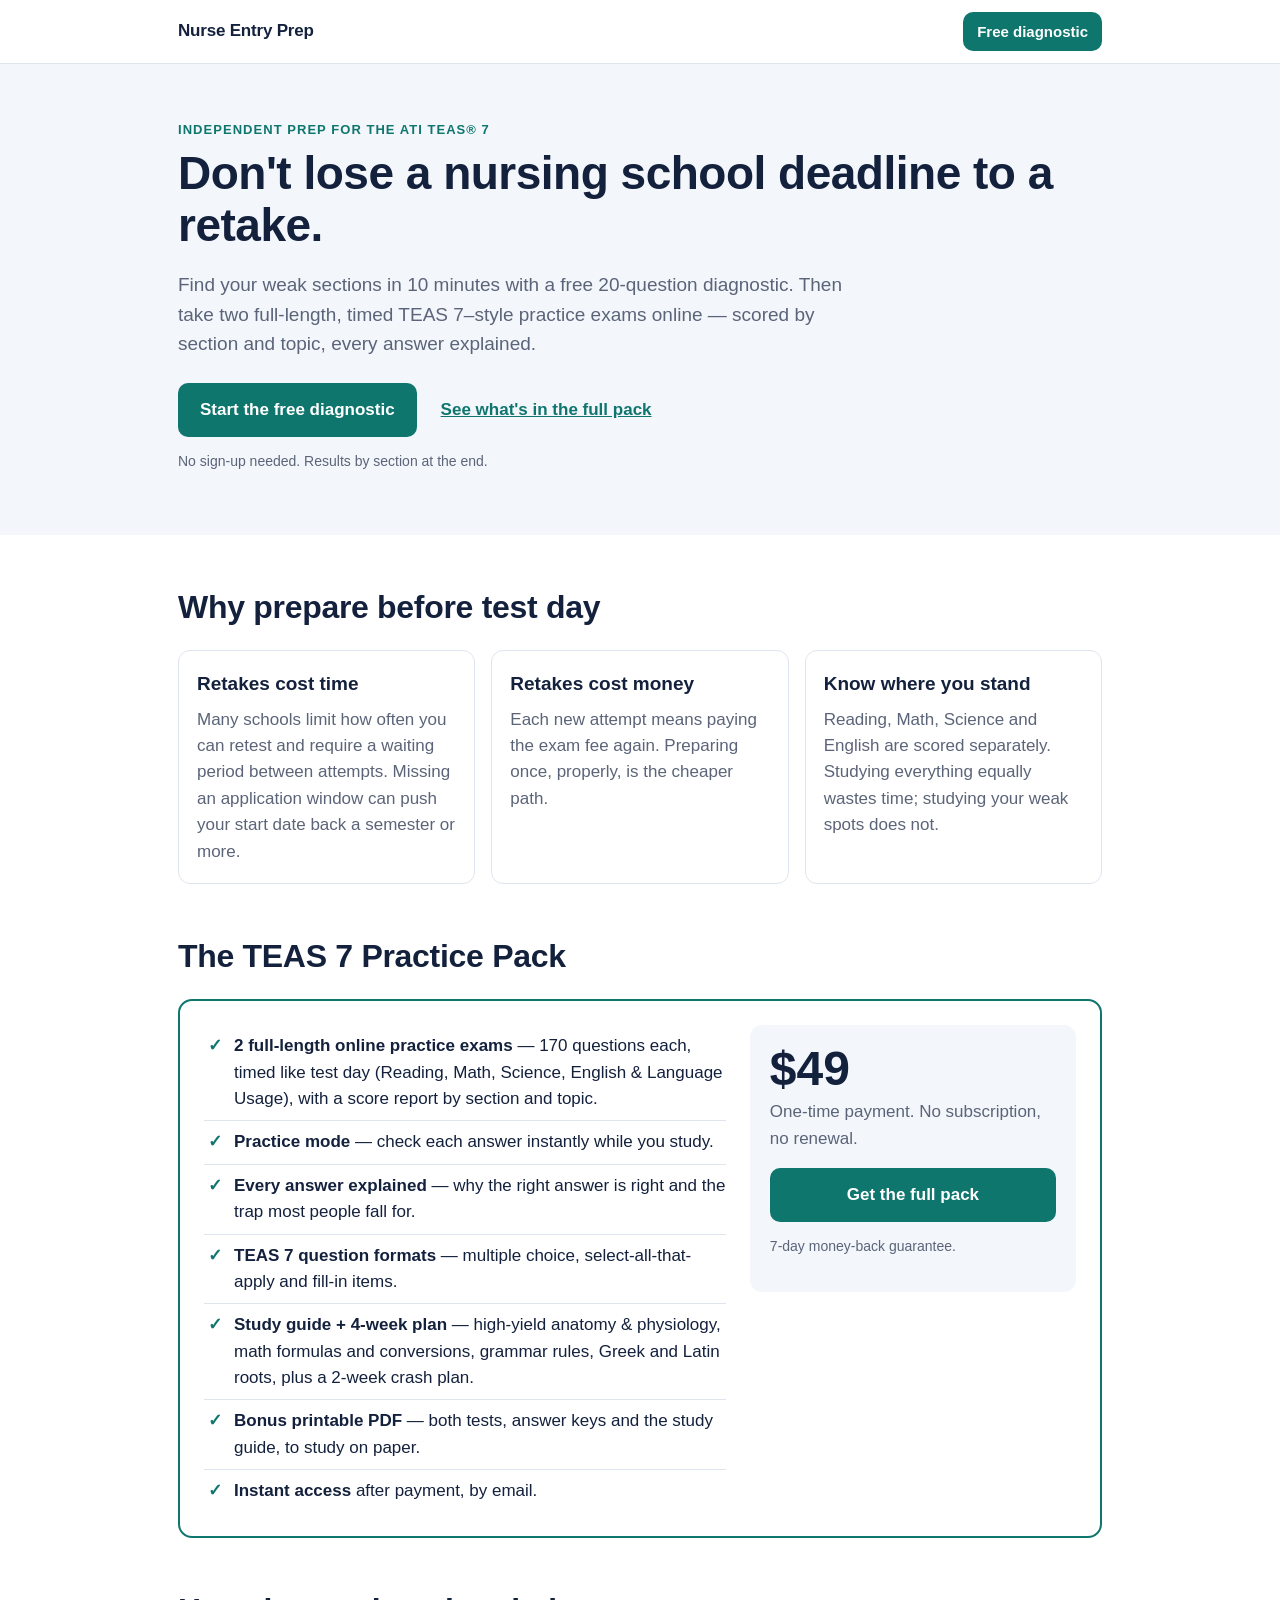
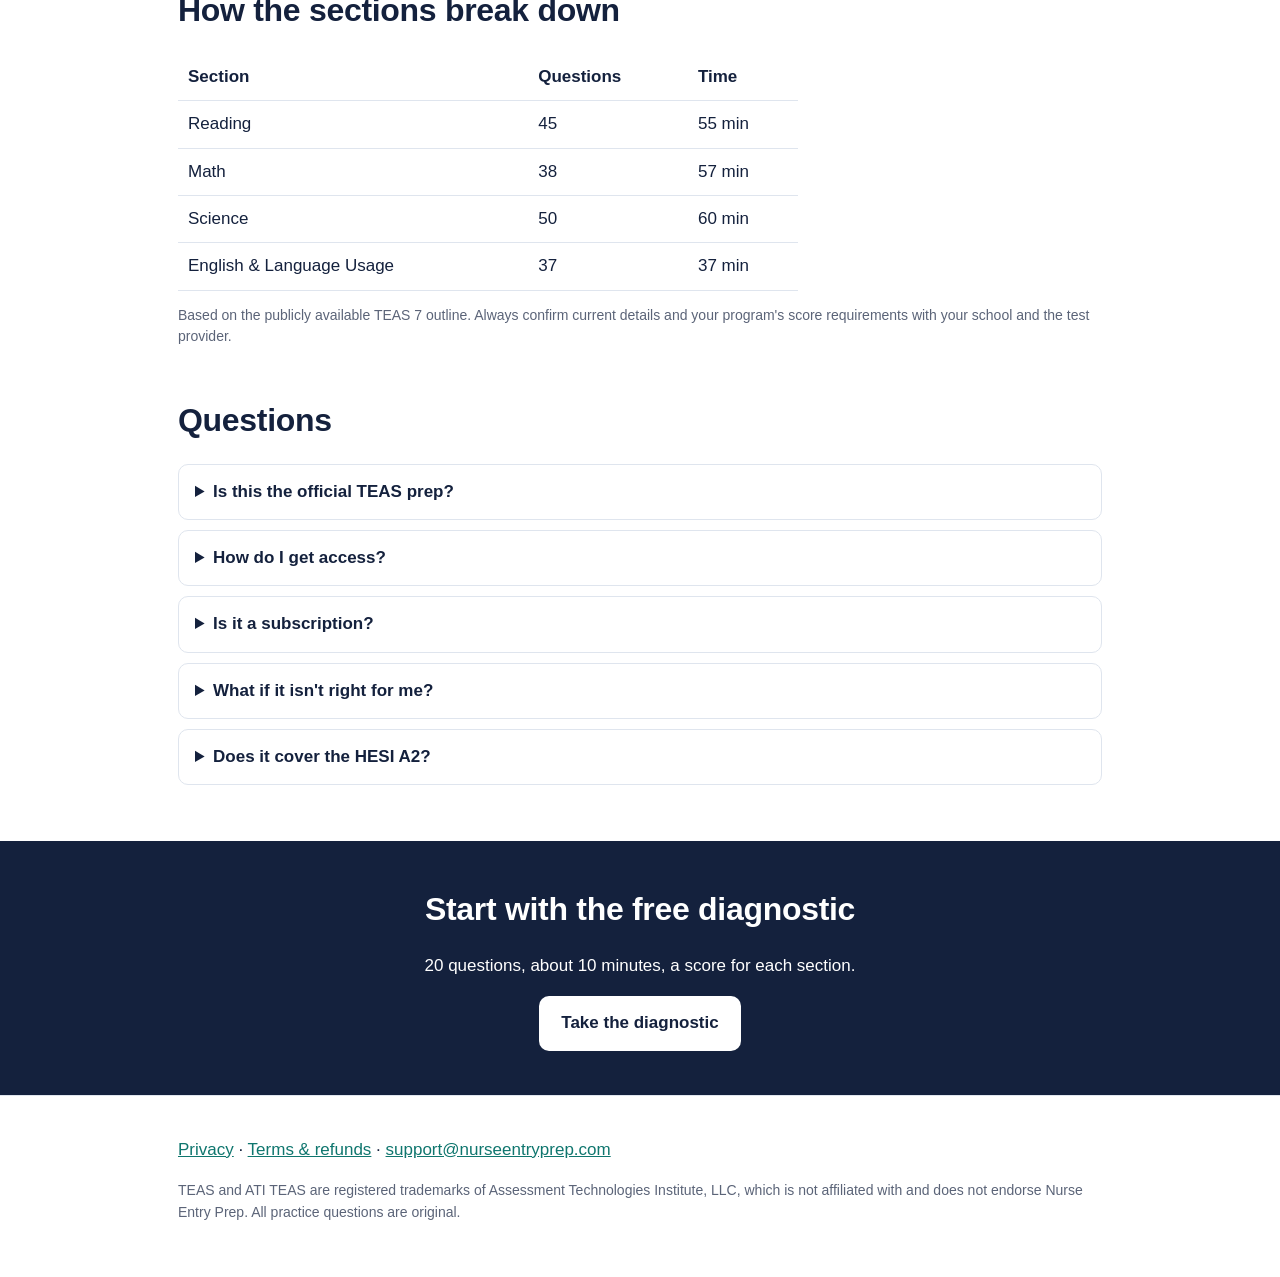
==== index.html @ 137b67fb "Timed exam mode with section and topic score reports; online exams become the main product Co-Author" ====
<!doctype html>
<html lang="en">
<head>
<meta charset="utf-8">
<meta name="viewport" content="width=device-width, initial-scale=1">
<title>TEAS 7 Practice Tests &amp; Study Guide | Nurse Entry Prep</title>
<meta name="description" content="Independent ATI TEAS® 7 prep: free 20-question diagnostic, two full-length practice tests with explained answers, and a 4-week study plan. One-time payment.">
<link rel="canonical" href="https://nurseentryprep.com/">
<link rel="stylesheet" href="style.css">
<!--GTAG-->
</head>
<body>
<header class="top">
  <div class="wrap row">
    <a class="brand" href="index.html">Nurse Entry Prep</a>
    <a class="btn small" href="diagnostic.html">Free diagnostic</a>
  </div>
</header>

<main>
<section class="hero">
  <div class="wrap">
    <p class="eyebrow">Independent prep for the ATI TEAS® 7</p>
    <h1>Don't lose a nursing school deadline to a retake.</h1>
    <p class="lead">Find your weak sections in 10 minutes with a free 20-question diagnostic. Then take two full-length, timed TEAS 7–style practice exams online — scored by section and topic, every answer explained.</p>
    <div class="cta-row">
      <a class="btn" href="diagnostic.html">Start the free diagnostic</a>
      <a class="link" href="#pack">See what's in the full pack</a>
    </div>
    <p class="fine">No sign-up needed. Results by section at the end.</p>
  </div>
</section>

<section class="wrap why">
  <h2>Why prepare before test day</h2>
  <div class="grid3">
    <div class="card"><h3>Retakes cost time</h3><p>Many schools limit how often you can retest and require a waiting period between attempts. Missing an application window can push your start date back a semester or more.</p></div>
    <div class="card"><h3>Retakes cost money</h3><p>Each new attempt means paying the exam fee again. Preparing once, properly, is the cheaper path.</p></div>
    <div class="card"><h3>Know where you stand</h3><p>Reading, Math, Science and English are scored separately. Studying everything equally wastes time; studying your weak spots does not.</p></div>
  </div>
</section>

<section class="wrap pack" id="pack">
  <h2>The TEAS 7 Practice Pack</h2>
  <div class="pack-box">
    <ul class="checks">
      <li><strong>2 full-length online practice exams</strong> — 170 questions each, timed like test day (Reading, Math, Science, English &amp; Language Usage), with a score report by section and topic.</li>
      <li><strong>Practice mode</strong> — check each answer instantly while you study.</li>
      <li><strong>Every answer explained</strong> — why the right answer is right and the trap most people fall for.</li>
      <li><strong>TEAS 7 question formats</strong> — multiple choice, select-all-that-apply and fill-in items.</li>
      <li><strong>Study guide + 4-week plan</strong> — high-yield anatomy &amp; physiology, math formulas and conversions, grammar rules, Greek and Latin roots, plus a 2-week crash plan.</li>
      <li><strong>Bonus printable PDF</strong> — both tests, answer keys and the study guide, to study on paper.</li>
      <li><strong>Instant access</strong> after payment, by email.</li>
    </ul>
    <div class="price">
      <p class="amount">$49</p>
      <p class="sub">One-time payment. No subscription, no renewal.</p>
      <a class="btn wide" href="HOTMART_CHECKOUT_URL" data-checkout>Get the full pack</a>
      <p class="fine">7-day money-back guarantee.</p>
    </div>
  </div>
</section>

<section class="wrap compare">
  <h2>How the sections break down</h2>
  <table>
    <thead><tr><th>Section</th><th>Questions</th><th>Time</th></tr></thead>
    <tbody>
      <tr><td>Reading</td><td>45</td><td>55 min</td></tr>
      <tr><td>Math</td><td>38</td><td>57 min</td></tr>
      <tr><td>Science</td><td>50</td><td>60 min</td></tr>
      <tr><td>English &amp; Language Usage</td><td>37</td><td>37 min</td></tr>
    </tbody>
  </table>
  <p class="fine">Based on the publicly available TEAS 7 outline. Always confirm current details and your program's score requirements with your school and the test provider.</p>
</section>

<section class="wrap faq">
  <h2>Questions</h2>
  <details><summary>Is this the official TEAS prep?</summary><p>No. Nurse Entry Prep is an independent study product. Our questions are original and written to match the published TEAS 7 content areas. They are not actual exam questions.</p></details>
  <details><summary>How do I get access?</summary><p>Right after payment you receive an email with your download and your online access link.</p></details>
  <details><summary>Is it a subscription?</summary><p>No. You pay once. There is nothing to cancel.</p></details>
  <details><summary>What if it isn't right for me?</summary><p>Ask for a refund within 7 days of purchase and you get your money back.</p></details>
  <details><summary>Does it cover the HESI A2?</summary><p>This pack is built for the TEAS 7. Many topics overlap with other nursing entrance exams, but the format and weighting follow the TEAS 7.</p></details>
</section>

<section class="final">
  <div class="wrap">
    <h2>Start with the free diagnostic</h2>
    <p>20 questions, about 10 minutes, a score for each section.</p>
    <a class="btn" href="diagnostic.html">Take the diagnostic</a>
  </div>
</section>
</main>

<footer class="foot">
  <div class="wrap">
    <p><a href="privacy.html">Privacy</a> · <a href="terms.html">Terms &amp; refunds</a> · <a href="mailto:support@nurseentryprep.com">support@nurseentryprep.com</a></p>
    <p class="fine">TEAS and ATI TEAS are registered trademarks of Assessment Technologies Institute, LLC, which is not affiliated with and does not endorse Nurse Entry Prep. All practice questions are original.</p>
  </div>
</footer>
<script src="track.js"></script>
</body>
</html>
---- style.css ----
:root{--ink:#14213d;--muted:#5b6478;--bg:#ffffff;--soft:#f3f6fb;--brand:#0f766e;--brand-d:#0b5d57;--line:#dfe5ee;--ok:#15803d;--bad:#b91c1c;--warn:#b45309}
*{box-sizing:border-box}
body{margin:0;font-family:-apple-system,BlinkMacSystemFont,"Segoe UI",Roboto,Helvetica,Arial,sans-serif;color:var(--ink);background:var(--bg);line-height:1.55;font-size:17px}
.wrap{max-width:960px;margin:0 auto;padding:0 18px}
.row{display:flex;align-items:center;justify-content:space-between}
a{color:var(--brand)}
.top{border-bottom:1px solid var(--line);padding:12px 0;background:#fff;position:sticky;top:0;z-index:5}
.brand{font-weight:800;text-decoration:none;color:var(--ink);letter-spacing:-.2px}
.btn{display:inline-block;background:var(--brand);color:#fff;text-decoration:none;font-weight:700;padding:14px 22px;border-radius:10px;border:0;cursor:pointer;font-size:17px}
.btn:hover{background:var(--brand-d)}
.btn.small{padding:8px 14px;font-size:15px}
.btn.wide{display:block;text-align:center}
.btn.ghost{background:#fff;color:var(--brand);border:2px solid var(--brand)}
.link{margin-left:16px;font-weight:600}
.hero{background:var(--soft);padding:56px 0 48px}
.eyebrow{text-transform:uppercase;font-size:13px;letter-spacing:.08em;color:var(--brand);font-weight:700;margin:0 0 8px}
h1{font-size:clamp(30px,5vw,46px);line-height:1.12;margin:0 0 16px;letter-spacing:-.5px}
h2{font-size:clamp(24px,3.4vw,32px);margin:48px 0 18px;letter-spacing:-.3px}
h3{margin:0 0 8px;font-size:19px}
.lead{font-size:19px;color:var(--muted);max-width:680px}
.cta-row{margin:24px 0 8px;display:flex;flex-wrap:wrap;align-items:center;gap:8px}
.fine{font-size:14px;color:var(--muted)}
.grid3{display:grid;grid-template-columns:repeat(auto-fit,minmax(240px,1fr));gap:16px}
.card{border:1px solid var(--line);border-radius:12px;padding:18px;background:#fff}
.card p{margin:0;color:var(--muted)}
.pack-box{display:grid;grid-template-columns:1.6fr 1fr;gap:24px;border:2px solid var(--brand);border-radius:14px;padding:24px}
@media(max-width:760px){.pack-box{grid-template-columns:1fr}.link{margin-left:0}}
.checks{list-style:none;padding:0;margin:0}
.checks li{padding:8px 0 8px 30px;position:relative;border-bottom:1px solid var(--line)}
.checks li:last-child{border-bottom:0}
.checks li:before{content:"✓";position:absolute;left:4px;top:8px;color:var(--brand);font-weight:800}
.price{background:var(--soft);border-radius:12px;padding:20px;align-self:start}
.amount{font-size:48px;font-weight:800;margin:0;line-height:1}
.sub{color:var(--muted);margin:6px 0 16px}
table{border-collapse:collapse;width:100%;max-width:620px}
th,td{text-align:left;padding:10px;border-bottom:1px solid var(--line)}
details{border:1px solid var(--line);border-radius:10px;padding:14px 16px;margin-bottom:10px}
summary{font-weight:700;cursor:pointer}
.final{background:var(--ink);color:#fff;text-align:center;padding:44px 0;margin-top:56px}
.final h2{margin-top:0}
.final .btn{background:#fff;color:var(--ink)}
.foot{padding:24px 0 40px;border-top:1px solid var(--line)}
.legal h1{font-size:32px;margin-top:32px}
.legal{padding-bottom:40px}
/* quiz */
.quiz{max-width:760px;margin:0 auto;padding:24px 18px 60px}
.progress{height:8px;background:var(--line);border-radius:8px;overflow:hidden;margin:8px 0 18px}
.progress span{display:block;height:100%;background:var(--brand);width:0}
.qmeta{font-size:14px;color:var(--muted);display:flex;justify-content:space-between}
.passage{background:var(--soft);border-left:4px solid var(--brand);padding:14px 16px;border-radius:8px;margin:12px 0;white-space:pre-wrap;font-size:16px}
.stem{font-size:19px;font-weight:600;margin:14px 0}
.choice{display:block;width:100%;text-align:left;background:#fff;border:2px solid var(--line);border-radius:10px;padding:12px 14px;margin:8px 0;font-size:17px;cursor:pointer;color:var(--ink)}
.choice:hover{border-color:var(--brand)}
.choice.sel{border-color:var(--brand);background:#ecfdf9}
.choice.right{border-color:var(--ok);background:#f0fdf4}
.choice.wrong{border-color:var(--bad);background:#fef2f2}
.explain{background:#fffbeb;border:1px solid #fde68a;border-radius:10px;padding:12px 14px;margin-top:12px}
.nav{display:flex;justify-content:space-between;margin-top:18px;gap:10px}
.score-big{font-size:56px;font-weight:800;margin:8px 0}
.bars .bar{margin:10px 0}
.bars .track{height:14px;background:var(--line);border-radius:8px;overflow:hidden}
.bars .fill{height:100%;background:var(--brand)}
.bars .fill.low{background:var(--bad)}.bars .fill.mid{background:var(--warn)}
.offer{border:2px solid var(--brand);border-radius:14px;padding:20px;margin-top:24px;background:#fff}
input.fill{font-size:18px;padding:10px;border:2px solid var(--line);border-radius:8px;width:220px}
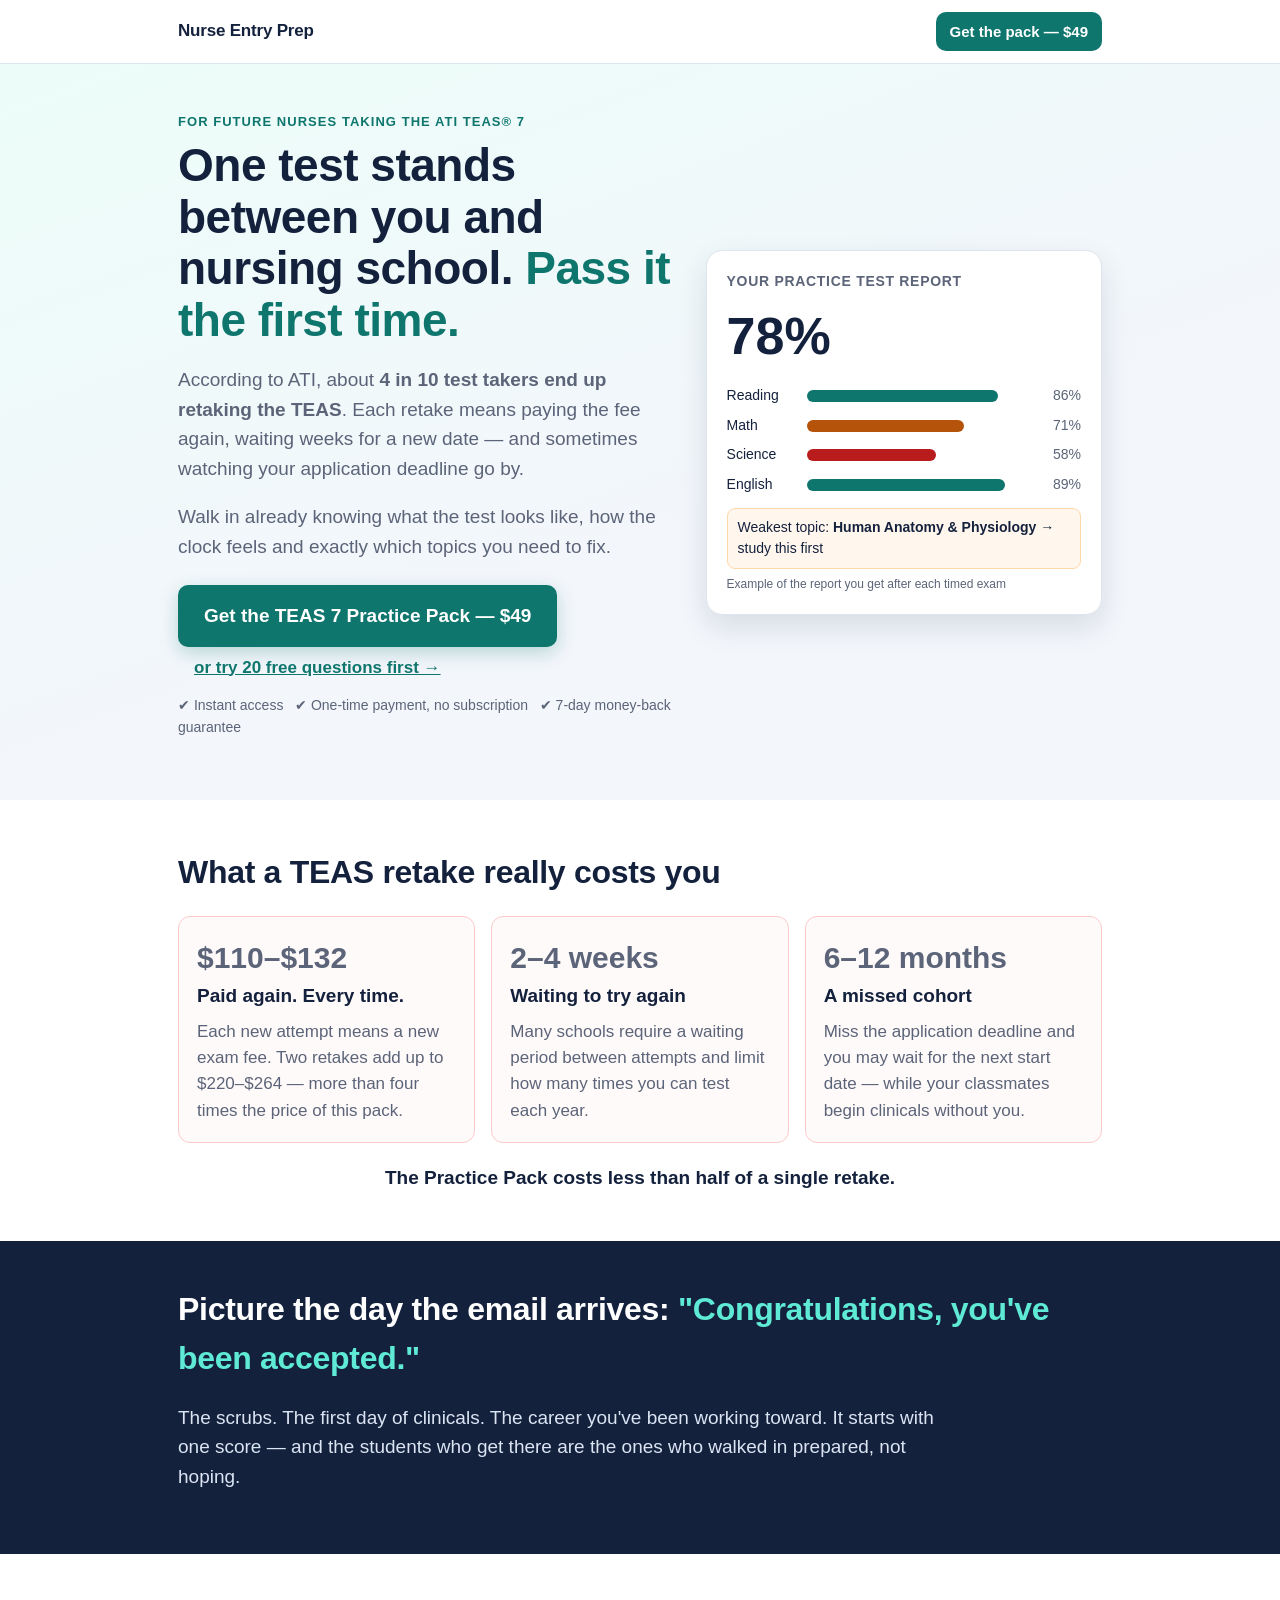
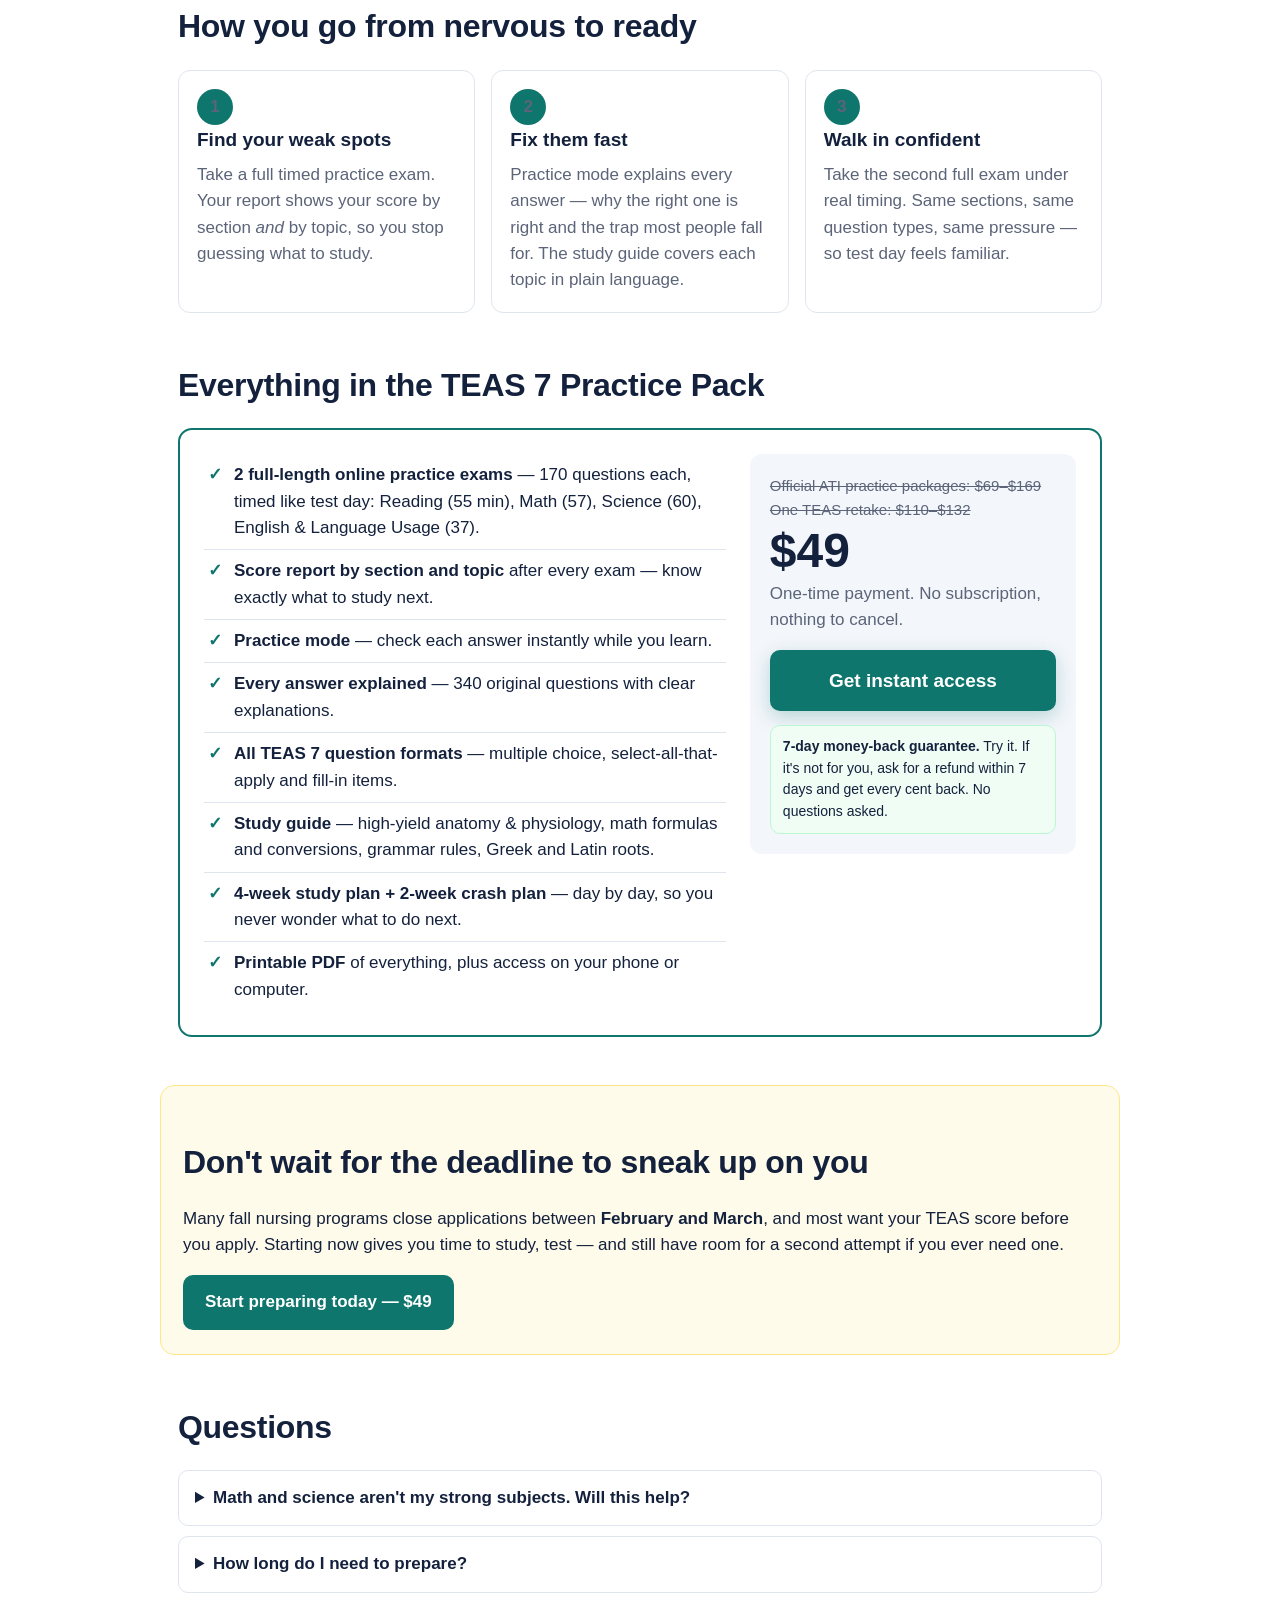
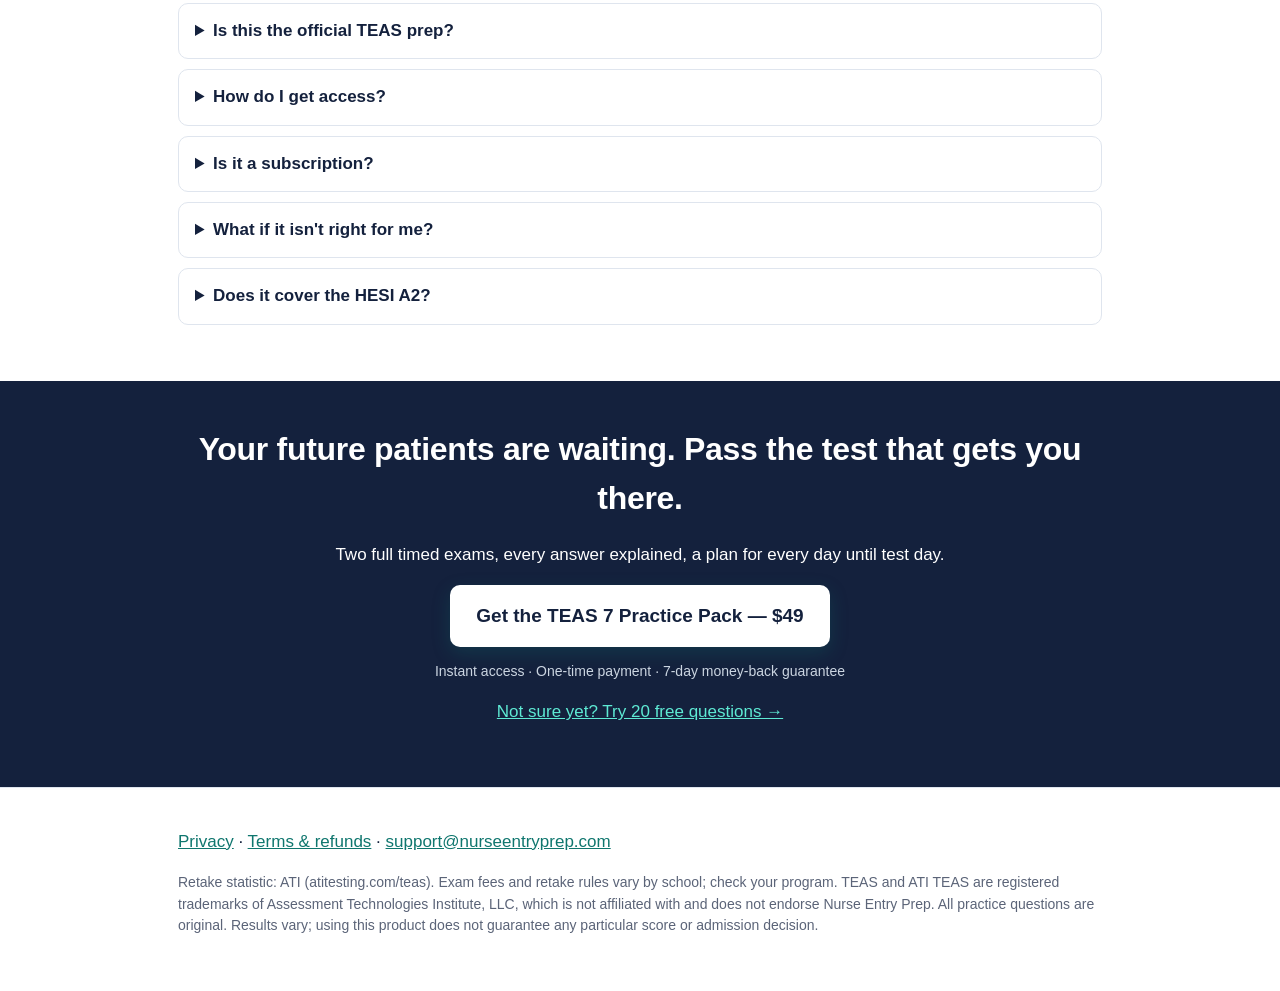
==== commit 1a44010e: "Persuasive landing: pain, dream outcome, value anchor, guarantee, urgency, sticky CTA Co-Authored-By" ====
--- a/index.html
+++ b/index.html
@@ -4,101 +4,132 @@
 <meta charset="utf-8">
 <meta name="viewport" content="width=device-width, initial-scale=1">
 <title>TEAS 7 Practice Tests &amp; Study Guide | Nurse Entry Prep</title>
-<meta name="description" content="Independent ATI TEAS® 7 prep: free 20-question diagnostic, two full-length practice tests with explained answers, and a 4-week study plan. One-time payment.">
+<meta name="description" content="Pass the TEAS 7 the first time. Two full-length timed practice exams with score reports, every answer explained, study guide and 4-week plan. One-time $49.">
 <link rel="canonical" href="https://nurseentryprep.com/">
-<link rel="stylesheet" href="style.css">
-<!--GTAG-->
+<link rel="stylesheet" href="style.css?v=5">
+<script async src="https://www.googletagmanager.com/gtag/js?id=AW-18529758132"></script>
+<script>window.dataLayer=window.dataLayer||[];function gtag(){dataLayer.push(arguments);}gtag('js',new Date());gtag('config','AW-18529758132');</script>
 </head>
 <body>
 <header class="top">
   <div class="wrap row">
     <a class="brand" href="index.html">Nurse Entry Prep</a>
-    <a class="btn small" href="diagnostic.html">Free diagnostic</a>
+    <a class="btn small" href="https://pay.hotmart.com/X108135579B" data-checkout>Get the pack — $49</a>
   </div>
 </header>
 
 <main>
-<section class="hero">
-  <div class="wrap">
-    <p class="eyebrow">Independent prep for the ATI TEAS® 7</p>
-    <h1>Don't lose a nursing school deadline to a retake.</h1>
-    <p class="lead">Find your weak sections in 10 minutes with a free 20-question diagnostic. Then take two full-length, timed TEAS 7–style practice exams online — scored by section and topic, every answer explained.</p>
-    <div class="cta-row">
-      <a class="btn" href="diagnostic.html">Start the free diagnostic</a>
-      <a class="link" href="#pack">See what's in the full pack</a>
+<section class="hero hero2">
+  <div class="wrap hero-grid">
+    <div>
+      <p class="eyebrow">For future nurses taking the ATI TEAS® 7</p>
+      <h1>One test stands between you and nursing school. <span class="hl">Pass it the first time.</span></h1>
+      <p class="lead">According to ATI, about <strong>4 in 10 test takers end up retaking the TEAS</strong>. Each retake means paying the fee again, waiting weeks for a new date — and sometimes watching your application deadline go by.</p>
+      <p class="lead">Walk in already knowing what the test looks like, how the clock feels and exactly which topics you need to fix.</p>
+      <div class="cta-row">
+        <a class="btn big" href="https://pay.hotmart.com/X108135579B" data-checkout>Get the TEAS 7 Practice Pack — $49</a>
+        <a class="link" href="diagnostic.html">or try 20 free questions first →</a>
+      </div>
+      <p class="fine">✔ Instant access &nbsp; ✔ One-time payment, no subscription &nbsp; ✔ 7-day money-back guarantee</p>
     </div>
-    <p class="fine">No sign-up needed. Results by section at the end.</p>
+    <div class="report-mock" aria-label="Example score report">
+      <p class="mock-title">Your practice test report</p>
+      <div class="mock-score">78%</div>
+      <div class="mbar"><span>Reading</span><b style="width:86%"></b><em>86%</em></div>
+      <div class="mbar"><span>Math</span><b class="mid" style="width:71%"></b><em>71%</em></div>
+      <div class="mbar"><span>Science</span><b class="low" style="width:58%"></b><em>58%</em></div>
+      <div class="mbar"><span>English</span><b style="width:89%"></b><em>89%</em></div>
+      <p class="mock-tip">Weakest topic: <strong>Human Anatomy &amp; Physiology</strong> → study this first</p>
+      <p class="mock-note">Example of the report you get after each timed exam</p>
+    </div>
   </div>
 </section>
 
-<section class="wrap why">
-  <h2>Why prepare before test day</h2>
+<section class="wrap pain">
+  <h2>What a TEAS retake really costs you</h2>
   <div class="grid3">
-    <div class="card"><h3>Retakes cost time</h3><p>Many schools limit how often you can retest and require a waiting period between attempts. Missing an application window can push your start date back a semester or more.</p></div>
-    <div class="card"><h3>Retakes cost money</h3><p>Each new attempt means paying the exam fee again. Preparing once, properly, is the cheaper path.</p></div>
-    <div class="card"><h3>Know where you stand</h3><p>Reading, Math, Science and English are scored separately. Studying everything equally wastes time; studying your weak spots does not.</p></div>
+    <div class="card warn"><p class="big-num">$110–$132</p><h3>Paid again. Every time.</h3><p>Each new attempt means a new exam fee. Two retakes add up to $220–$264 — more than four times the price of this pack.</p></div>
+    <div class="card warn"><p class="big-num">2–4 weeks</p><h3>Waiting to try again</h3><p>Many schools require a waiting period between attempts and limit how many times you can test each year.</p></div>
+    <div class="card warn"><p class="big-num">6–12 months</p><h3>A missed cohort</h3><p>Miss the application deadline and you may wait for the next start date — while your classmates begin clinicals without you.</p></div>
+  </div>
+  <p class="center strong">The Practice Pack costs less than half of a single retake.</p>
+</section>
+
+<section class="dream">
+  <div class="wrap">
+    <h2>Picture the day the email arrives: <em>"Congratulations, you've been accepted."</em></h2>
+    <p>The scrubs. The first day of clinicals. The career you've been working toward. It starts with one score — and the students who get there are the ones who walked in prepared, not hoping.</p>
+  </div>
+</section>
+
+<section class="wrap how">
+  <h2>How you go from nervous to ready</h2>
+  <div class="grid3 steps">
+    <div class="card"><p class="step">1</p><h3>Find your weak spots</h3><p>Take a full timed practice exam. Your report shows your score by section <em>and</em> by topic, so you stop guessing what to study.</p></div>
+    <div class="card"><p class="step">2</p><h3>Fix them fast</h3><p>Practice mode explains every answer — why the right one is right and the trap most people fall for. The study guide covers each topic in plain language.</p></div>
+    <div class="card"><p class="step">3</p><h3>Walk in confident</h3><p>Take the second full exam under real timing. Same sections, same question types, same pressure — so test day feels familiar.</p></div>
   </div>
 </section>
 
 <section class="wrap pack" id="pack">
-  <h2>The TEAS 7 Practice Pack</h2>
+  <h2>Everything in the TEAS 7 Practice Pack</h2>
   <div class="pack-box">
     <ul class="checks">
-      <li><strong>2 full-length online practice exams</strong> — 170 questions each, timed like test day (Reading, Math, Science, English &amp; Language Usage), with a score report by section and topic.</li>
-      <li><strong>Practice mode</strong> — check each answer instantly while you study.</li>
-      <li><strong>Every answer explained</strong> — why the right answer is right and the trap most people fall for.</li>
-      <li><strong>TEAS 7 question formats</strong> — multiple choice, select-all-that-apply and fill-in items.</li>
-      <li><strong>Study guide + 4-week plan</strong> — high-yield anatomy &amp; physiology, math formulas and conversions, grammar rules, Greek and Latin roots, plus a 2-week crash plan.</li>
-      <li><strong>Bonus printable PDF</strong> — both tests, answer keys and the study guide, to study on paper.</li>
-      <li><strong>Instant access</strong> after payment, by email.</li>
+      <li><strong>2 full-length online practice exams</strong> — 170 questions each, timed like test day: Reading (55 min), Math (57), Science (60), English &amp; Language Usage (37).</li>
+      <li><strong>Score report by section and topic</strong> after every exam — know exactly what to study next.</li>
+      <li><strong>Practice mode</strong> — check each answer instantly while you learn.</li>
+      <li><strong>Every answer explained</strong> — 340 original questions with clear explanations.</li>
+      <li><strong>All TEAS 7 question formats</strong> — multiple choice, select-all-that-apply and fill-in items.</li>
+      <li><strong>Study guide</strong> — high-yield anatomy &amp; physiology, math formulas and conversions, grammar rules, Greek and Latin roots.</li>
+      <li><strong>4-week study plan + 2-week crash plan</strong> — day by day, so you never wonder what to do next.</li>
+      <li><strong>Printable PDF</strong> of everything, plus access on your phone or computer.</li>
     </ul>
     <div class="price">
+      <p class="anchor">Official ATI practice packages: $69–$169<br>One TEAS retake: $110–$132</p>
       <p class="amount">$49</p>
-      <p class="sub">One-time payment. No subscription, no renewal.</p>
-      <a class="btn wide" href="HOTMART_CHECKOUT_URL" data-checkout>Get the full pack</a>
-      <p class="fine">7-day money-back guarantee.</p>
+      <p class="sub">One-time payment. No subscription, nothing to cancel.</p>
+      <a class="btn wide big" href="https://pay.hotmart.com/X108135579B" data-checkout>Get instant access</a>
+      <div class="guarantee"><strong>7-day money-back guarantee.</strong> Try it. If it's not for you, ask for a refund within 7 days and get every cent back. No questions asked.</div>
     </div>
   </div>
 </section>
 
-<section class="wrap compare">
-  <h2>How the sections break down</h2>
-  <table>
-    <thead><tr><th>Section</th><th>Questions</th><th>Time</th></tr></thead>
-    <tbody>
-      <tr><td>Reading</td><td>45</td><td>55 min</td></tr>
-      <tr><td>Math</td><td>38</td><td>57 min</td></tr>
-      <tr><td>Science</td><td>50</td><td>60 min</td></tr>
-      <tr><td>English &amp; Language Usage</td><td>37</td><td>37 min</td></tr>
-    </tbody>
-  </table>
-  <p class="fine">Based on the publicly available TEAS 7 outline. Always confirm current details and your program's score requirements with your school and the test provider.</p>
+<section class="wrap urgency">
+  <h2>Don't wait for the deadline to sneak up on you</h2>
+  <p>Many fall nursing programs close applications between <strong>February and March</strong>, and most want your TEAS score before you apply. Starting now gives you time to study, test — and still have room for a second attempt if you ever need one.</p>
+  <a class="btn" href="https://pay.hotmart.com/X108135579B" data-checkout>Start preparing today — $49</a>
 </section>
 
 <section class="wrap faq">
   <h2>Questions</h2>
-  <details><summary>Is this the official TEAS prep?</summary><p>No. Nurse Entry Prep is an independent study product. Our questions are original and written to match the published TEAS 7 content areas. They are not actual exam questions.</p></details>
-  <details><summary>How do I get access?</summary><p>Right after payment you receive an email with your download and your online access link.</p></details>
+  <details><summary>Math and science aren't my strong subjects. Will this help?</summary><p>That's exactly who it's for. Your first report shows which topics are pulling your score down, the explanations walk you through each answer step by step, and the study guide covers the formulas and body systems in plain language.</p></details>
+  <details><summary>How long do I need to prepare?</summary><p>The 4-week plan works for most people. If your test is close, follow the 2-week crash plan and focus on your lowest section first.</p></details>
+  <details><summary>Is this the official TEAS prep?</summary><p>No — and that's why it costs $49 instead of $69–$169. Nurse Entry Prep is an independent study product. Our 340 questions are original and written to match the published TEAS 7 content areas. They are not actual exam questions.</p></details>
+  <details><summary>How do I get access?</summary><p>Instantly. Right after payment you receive an email with your access link and code. Works on phone and computer.</p></details>
   <details><summary>Is it a subscription?</summary><p>No. You pay once. There is nothing to cancel.</p></details>
-  <details><summary>What if it isn't right for me?</summary><p>Ask for a refund within 7 days of purchase and you get your money back.</p></details>
-  <details><summary>Does it cover the HESI A2?</summary><p>This pack is built for the TEAS 7. Many topics overlap with other nursing entrance exams, but the format and weighting follow the TEAS 7.</p></details>
+  <details><summary>What if it isn't right for me?</summary><p>Ask for a refund within 7 days of purchase and you get your money back. No questions asked.</p></details>
+  <details><summary>Does it cover the HESI A2?</summary><p>This pack is built for the TEAS 7. Many topics overlap with other nursing entrance exams, but the format and timing follow the TEAS 7.</p></details>
 </section>
 
 <section class="final">
   <div class="wrap">
-    <h2>Start with the free diagnostic</h2>
-    <p>20 questions, about 10 minutes, a score for each section.</p>
-    <a class="btn" href="diagnostic.html">Take the diagnostic</a>
+    <h2>Your future patients are waiting. Pass the test that gets you there.</h2>
+    <p>Two full timed exams, every answer explained, a plan for every day until test day.</p>
+    <a class="btn big" href="https://pay.hotmart.com/X108135579B" data-checkout>Get the TEAS 7 Practice Pack — $49</a>
+    <p class="fine light">Instant access · One-time payment · 7-day money-back guarantee</p>
+    <p><a class="light-link" href="diagnostic.html">Not sure yet? Try 20 free questions →</a></p>
   </div>
 </section>
 </main>
 
+<div class="sticky-cta"><a class="btn wide" href="https://pay.hotmart.com/X108135579B" data-checkout>Get the Practice Pack — $49</a></div>
+
 <footer class="foot">
   <div class="wrap">
     <p><a href="privacy.html">Privacy</a> · <a href="terms.html">Terms &amp; refunds</a> · <a href="mailto:support@nurseentryprep.com">support@nurseentryprep.com</a></p>
-    <p class="fine">TEAS and ATI TEAS are registered trademarks of Assessment Technologies Institute, LLC, which is not affiliated with and does not endorse Nurse Entry Prep. All practice questions are original.</p>
+    <p class="fine">Retake statistic: ATI (atitesting.com/teas). Exam fees and retake rules vary by school; check your program. TEAS and ATI TEAS are registered trademarks of Assessment Technologies Institute, LLC, which is not affiliated with and does not endorse Nurse Entry Prep. All practice questions are original. Results vary; using this product does not guarantee any particular score or admission decision.</p>
   </div>
 </footer>
-<script src="track.js"></script>
+<script src="track.js?v=5"></script>
 </body>
 </html>
--- a/style.css
+++ b/style.css
@@ -63,3 +63,31 @@
 .bars .fill.low{background:var(--bad)}.bars .fill.mid{background:var(--warn)}
 .offer{border:2px solid var(--brand);border-radius:14px;padding:20px;margin-top:24px;background:#fff}
 input.fill{font-size:18px;padding:10px;border:2px solid var(--line);border-radius:8px;width:220px}
+/* v5 persuasive landing */
+.hero2{background:linear-gradient(160deg,#ecfdf9 0%,#f3f6fb 60%);padding:48px 0}
+.hero-grid{display:grid;grid-template-columns:1.25fr 1fr;gap:32px;align-items:center}
+@media(max-width:860px){.hero-grid{grid-template-columns:1fr}}
+.hl{color:var(--brand)}
+.btn.big{font-size:19px;padding:16px 26px;box-shadow:0 6px 18px rgba(15,118,110,.25)}
+.report-mock{background:#fff;border:1px solid var(--line);border-radius:16px;padding:20px;box-shadow:0 12px 30px rgba(20,33,61,.12)}
+.mock-title{font-weight:700;margin:0 0 4px;color:var(--muted);font-size:14px;text-transform:uppercase;letter-spacing:.05em}
+.mock-score{font-size:52px;font-weight:800;margin:0 0 8px}
+.mbar{display:grid;grid-template-columns:72px 1fr 44px;gap:8px;align-items:center;margin:8px 0;font-size:14px}
+.mbar b{display:block;height:12px;border-radius:8px;background:var(--brand)}
+.mbar b.mid{background:var(--warn)}.mbar b.low{background:var(--bad)}
+.mbar em{font-style:normal;color:var(--muted);text-align:right}
+.mock-tip{background:#fff7ed;border:1px solid #fed7aa;border-radius:8px;padding:8px 10px;font-size:14px;margin:12px 0 6px}
+.mock-note{font-size:12px;color:var(--muted);margin:0}
+.pain .card.warn{border-color:#fecaca;background:#fffafa}
+.big-num{font-size:30px;font-weight:800;color:var(--bad);margin:0 0 6px}
+.center{text-align:center}.strong{font-weight:700;font-size:19px;margin-top:20px}
+.dream{background:var(--ink);color:#fff;padding:44px 0;margin-top:48px}
+.dream h2{margin-top:0}.dream em{color:#5eead4;font-style:normal}
+.dream p{font-size:19px;max-width:760px;color:#dbe4f3}
+.step{width:36px;height:36px;border-radius:50%;background:var(--brand);color:#fff;font-weight:800;display:flex;align-items:center;justify-content:center;margin:0 0 10px}
+.anchor{color:var(--muted);text-decoration:line-through;margin:0 0 6px;font-size:15px}
+.guarantee{margin-top:14px;background:#f0fdf4;border:1px solid #bbf7d0;border-radius:10px;padding:10px 12px;font-size:14px}
+.urgency{background:#fffbeb;border:1px solid #fde68a;border-radius:14px;padding:4px 22px 24px;margin-top:48px}
+.final .light{color:#cbd5e1}.light-link{color:#5eead4}
+.sticky-cta{display:none}
+@media(max-width:760px){.sticky-cta{display:block;position:fixed;left:0;right:0;bottom:0;padding:10px 14px;background:rgba(255,255,255,.96);border-top:1px solid var(--line);z-index:20}body{padding-bottom:72px}}
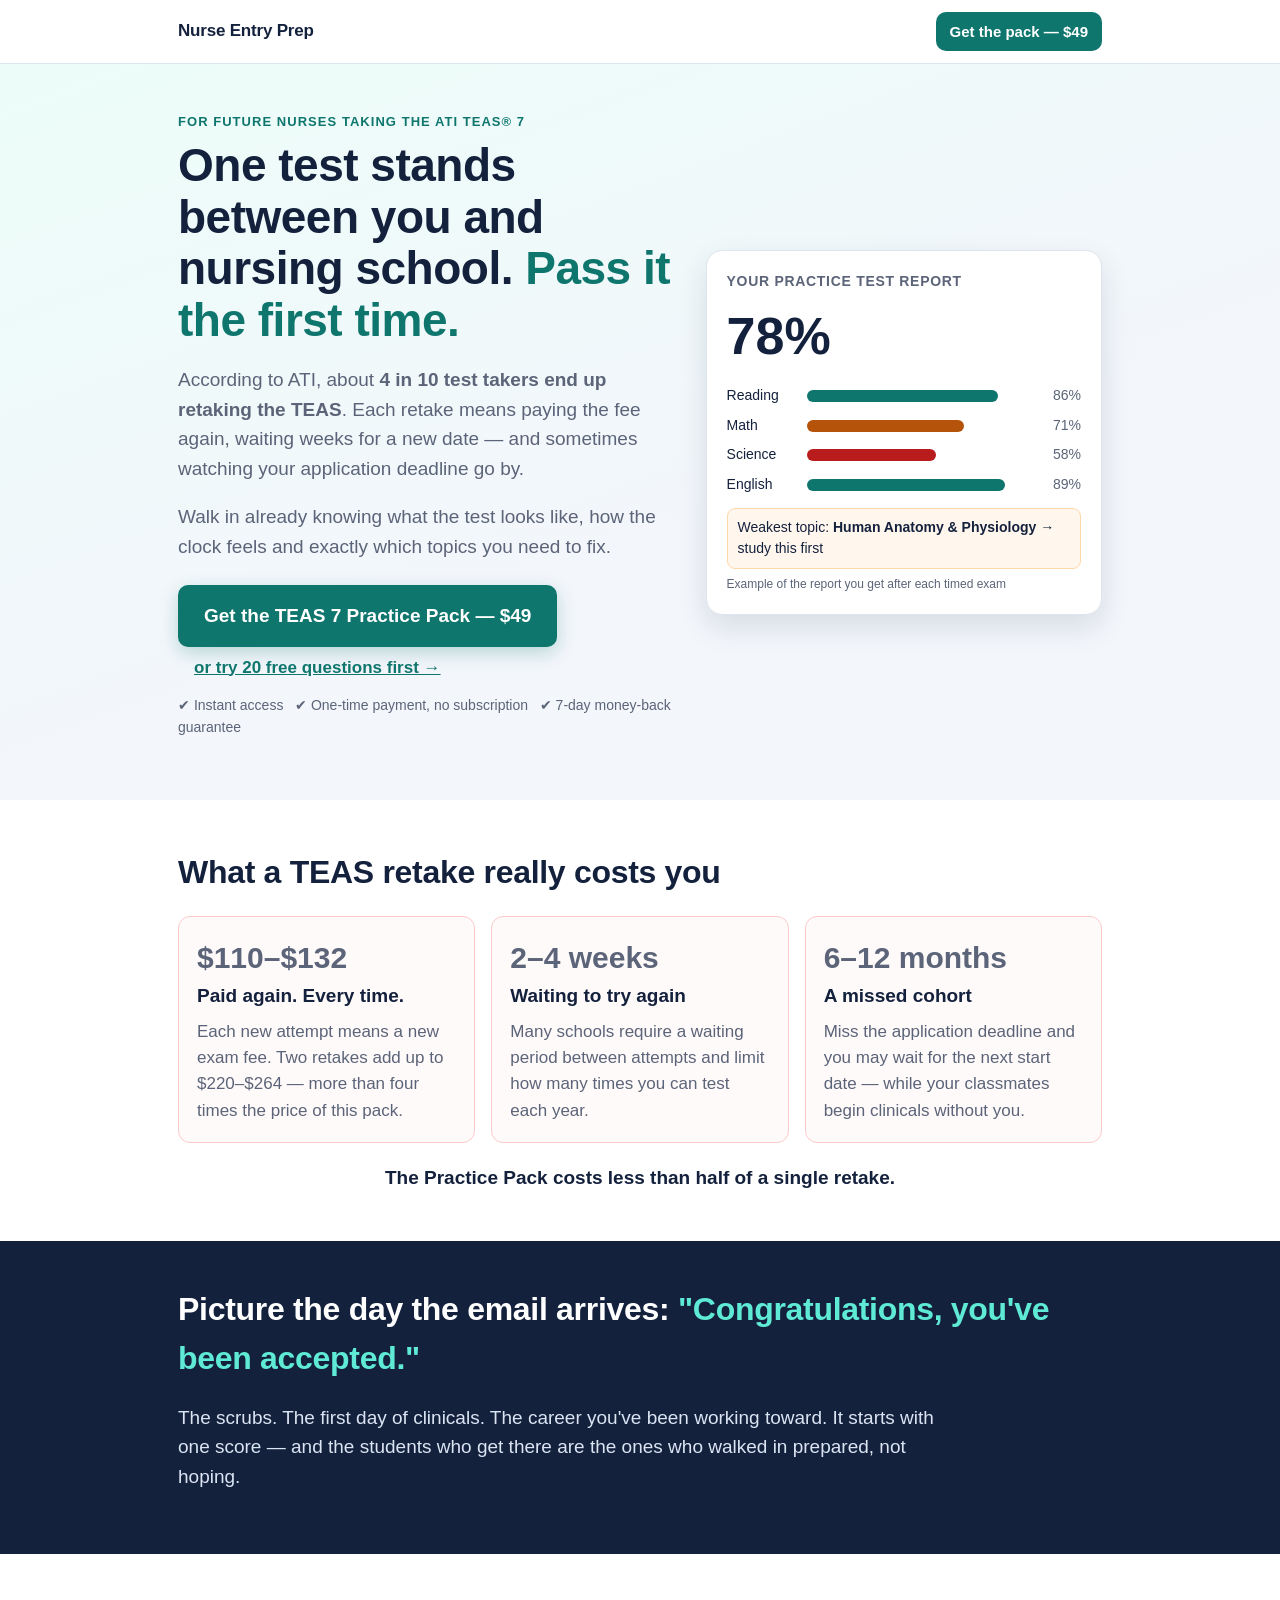
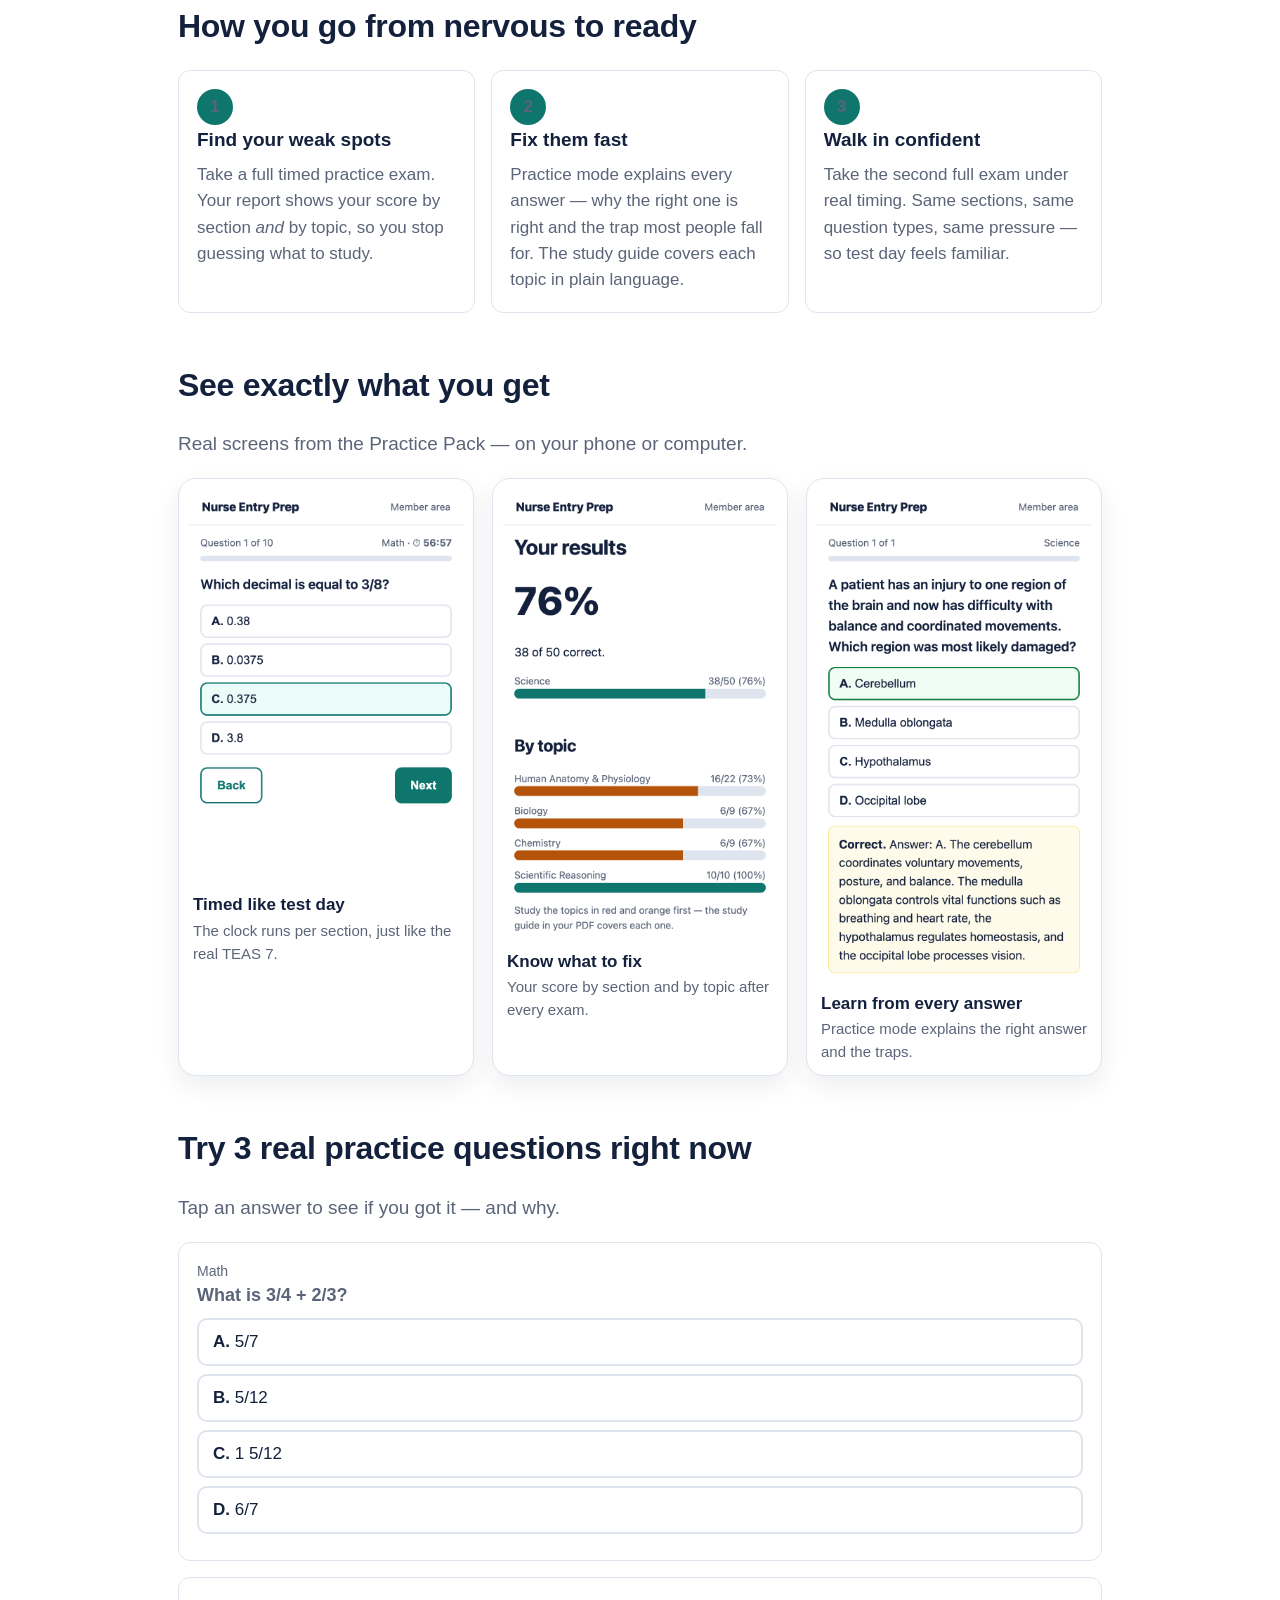
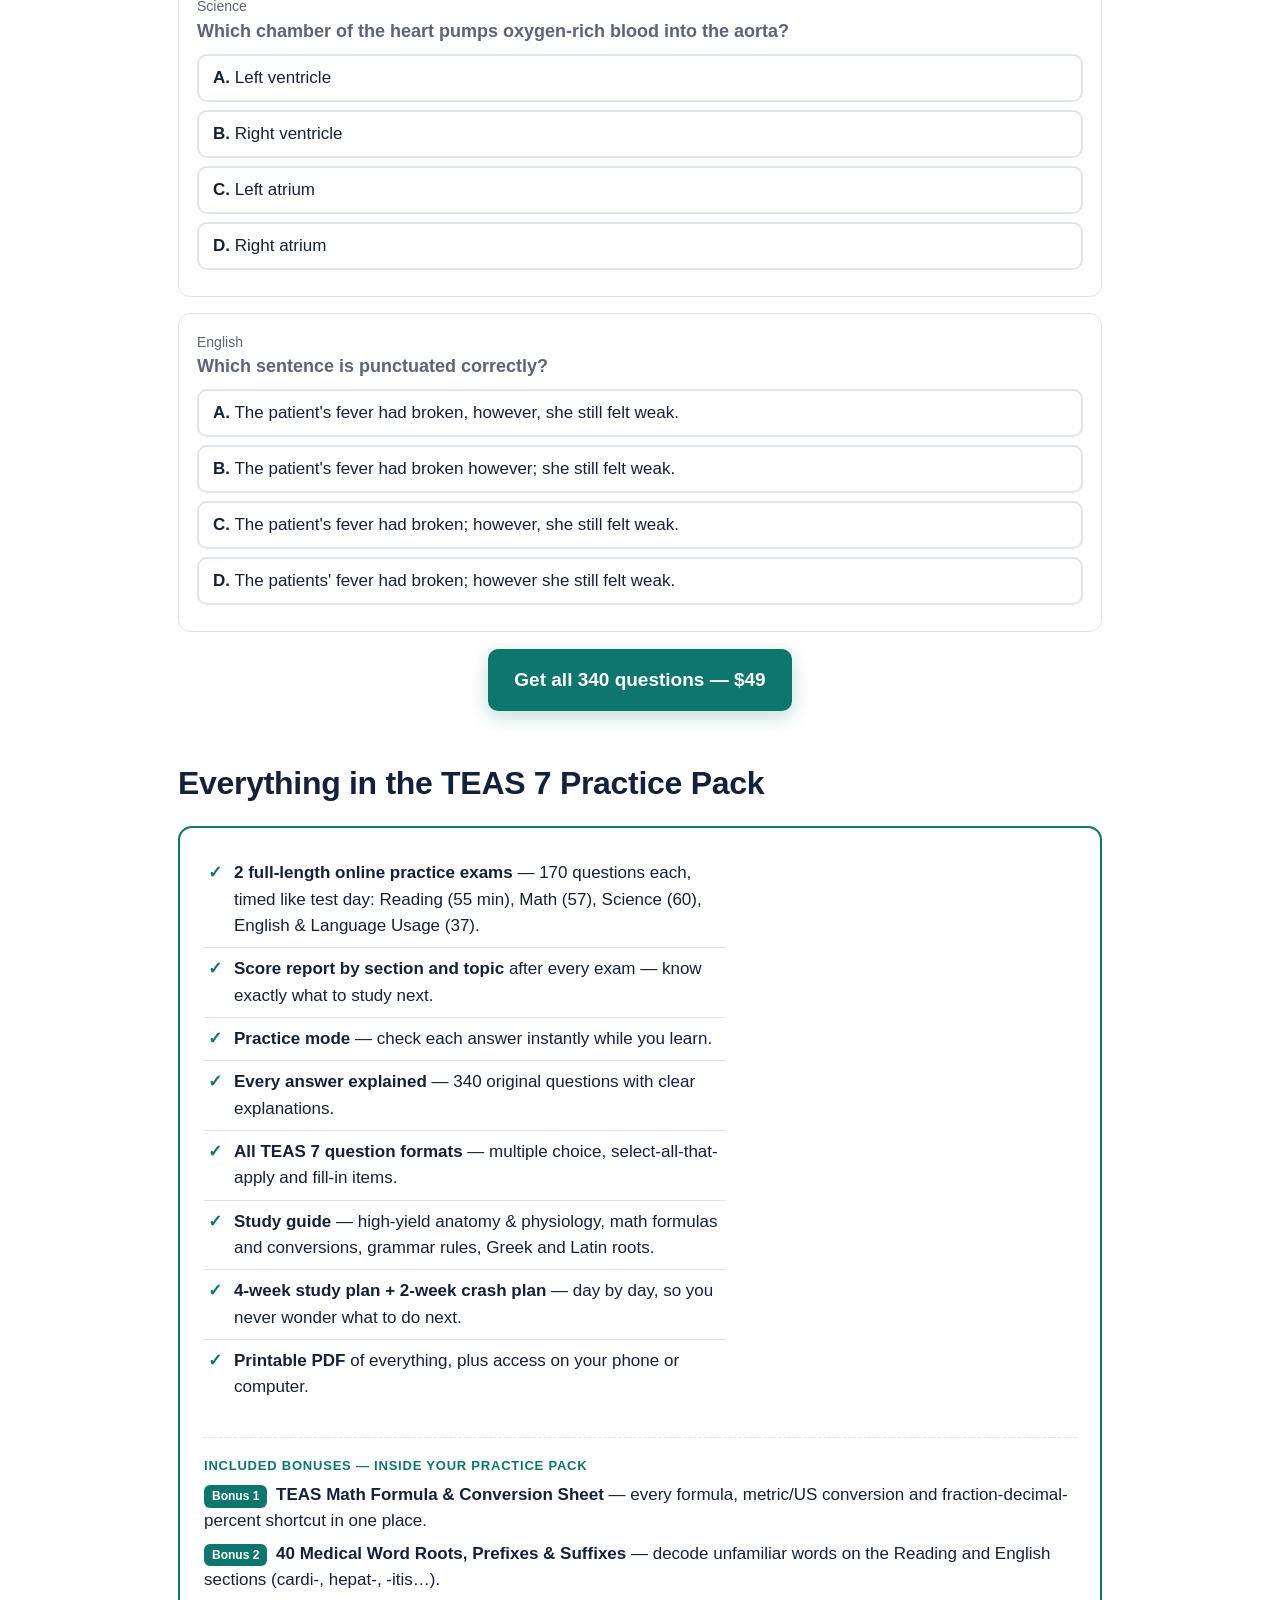
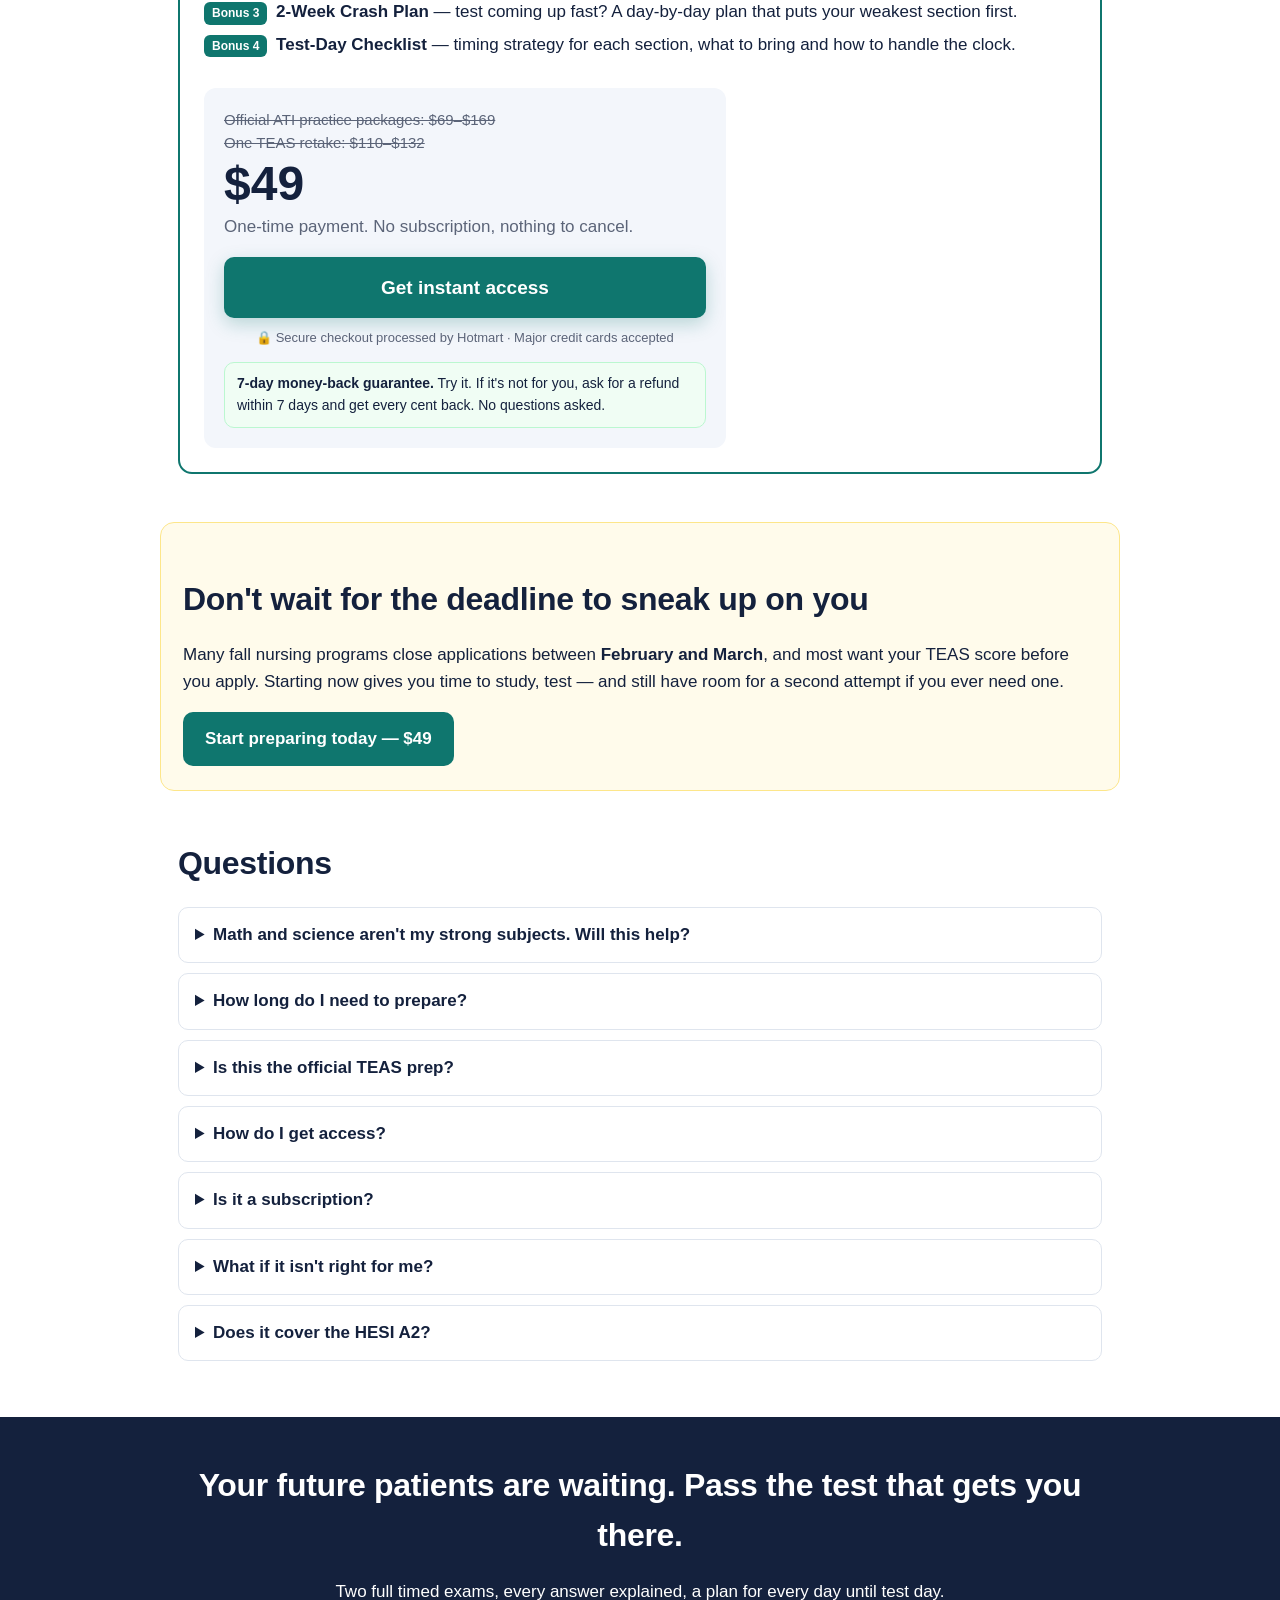
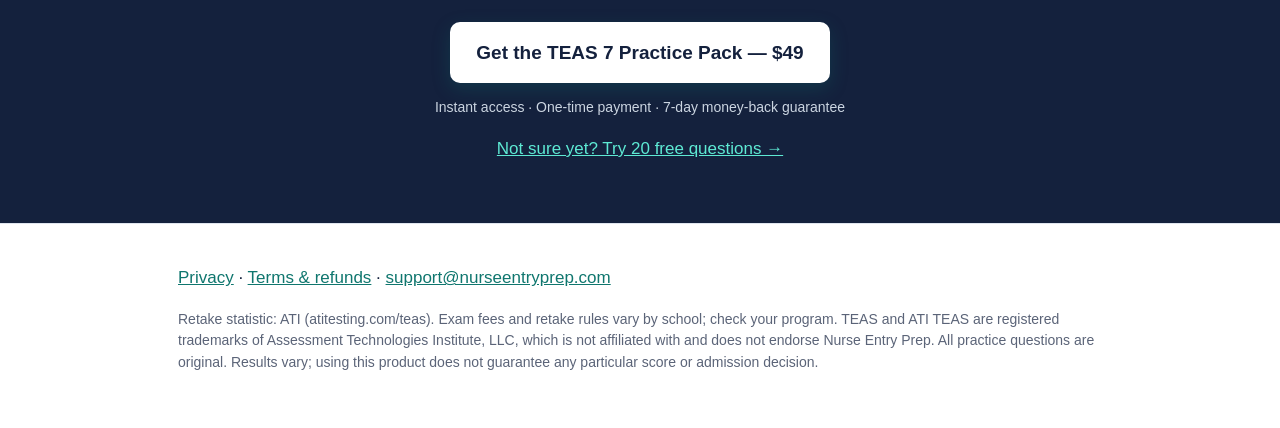
==== commit c3bac35f: "Landing: real product screenshots, interactive sample questions, bonuses, secure checkout note Co-Au" ====
--- a/index.html
+++ b/index.html
@@ -6,7 +6,7 @@
 <title>TEAS 7 Practice Tests &amp; Study Guide | Nurse Entry Prep</title>
 <meta name="description" content="Pass the TEAS 7 the first time. Two full-length timed practice exams with score reports, every answer explained, study guide and 4-week plan. One-time $49.">
 <link rel="canonical" href="https://nurseentryprep.com/">
-<link rel="stylesheet" href="style.css?v=5">
+<link rel="stylesheet" href="style.css?v=6">
 <script async src="https://www.googletagmanager.com/gtag/js?id=AW-18529758132"></script>
 <script>window.dataLayer=window.dataLayer||[];function gtag(){dataLayer.push(arguments);}gtag('js',new Date());gtag('config','AW-18529758132');</script>
 </head>
@@ -71,6 +71,23 @@
   </div>
 </section>
 
+<section class="wrap shots">
+  <h2>See exactly what you get</h2>
+  <p class="lead">Real screens from the Practice Pack — on your phone or computer.</p>
+  <div class="shots-grid">
+    <figure><img src="img/shot-exam.png" alt="Timed TEAS 7 practice exam question on a phone" loading="lazy" width="390" height="280"><figcaption><strong>Timed like test day</strong>The clock runs per section, just like the real TEAS 7.</figcaption></figure>
+    <figure><img src="img/shot-report.png" alt="Score report by section and topic" loading="lazy" width="390" height="320"><figcaption><strong>Know what to fix</strong>Your score by section and by topic after every exam.</figcaption></figure>
+    <figure><img src="img/shot-practice.png" alt="Practice mode with answer explanation" loading="lazy" width="390" height="350"><figcaption><strong>Learn from every answer</strong>Practice mode explains the right answer and the traps.</figcaption></figure>
+  </div>
+</section>
+
+<section class="wrap sample" id="sample">
+  <h2>Try 3 real practice questions right now</h2>
+  <p class="lead">Tap an answer to see if you got it — and why.</p>
+  <div id="sampleq"></div>
+  <p class="center"><a class="btn big" href="https://pay.hotmart.com/X108135579B" data-checkout>Get all 340 questions — $49</a></p>
+</section>
+
 <section class="wrap pack" id="pack">
   <h2>Everything in the TEAS 7 Practice Pack</h2>
   <div class="pack-box">
@@ -84,11 +101,19 @@
       <li><strong>4-week study plan + 2-week crash plan</strong> — day by day, so you never wonder what to do next.</li>
       <li><strong>Printable PDF</strong> of everything, plus access on your phone or computer.</li>
     </ul>
+    <div class="bonuses">
+      <p class="bonus-title">Included bonuses — inside your Practice Pack</p>
+      <p><span class="bonus-tag">Bonus 1</span> <strong>TEAS Math Formula &amp; Conversion Sheet</strong> — every formula, metric/US conversion and fraction-decimal-percent shortcut in one place.</p>
+      <p><span class="bonus-tag">Bonus 2</span> <strong>40 Medical Word Roots, Prefixes &amp; Suffixes</strong> — decode unfamiliar words on the Reading and English sections (cardi-, hepat-, -itis…).</p>
+      <p><span class="bonus-tag">Bonus 3</span> <strong>2-Week Crash Plan</strong> — test coming up fast? A day-by-day plan that puts your weakest section first.</p>
+      <p><span class="bonus-tag">Bonus 4</span> <strong>Test-Day Checklist</strong> — timing strategy for each section, what to bring and how to handle the clock.</p>
+    </div>
     <div class="price">
       <p class="anchor">Official ATI practice packages: $69–$169<br>One TEAS retake: $110–$132</p>
       <p class="amount">$49</p>
       <p class="sub">One-time payment. No subscription, nothing to cancel.</p>
       <a class="btn wide big" href="https://pay.hotmart.com/X108135579B" data-checkout>Get instant access</a>
+      <p class="secure">🔒 Secure checkout processed by Hotmart · Major credit cards accepted</p>
       <div class="guarantee"><strong>7-day money-back guarantee.</strong> Try it. If it's not for you, ask for a refund within 7 days and get every cent back. No questions asked.</div>
     </div>
   </div>
@@ -130,6 +155,7 @@
     <p class="fine">Retake statistic: ATI (atitesting.com/teas). Exam fees and retake rules vary by school; check your program. TEAS and ATI TEAS are registered trademarks of Assessment Technologies Institute, LLC, which is not affiliated with and does not endorse Nurse Entry Prep. All practice questions are original. Results vary; using this product does not guarantee any particular score or admission decision.</p>
   </div>
 </footer>
+<script src="sample.js?v=1"></script>
 <script src="track.js?v=5"></script>
 </body>
 </html>
--- a/style.css
+++ b/style.css
@@ -91,3 +91,17 @@
 .final .light{color:#cbd5e1}.light-link{color:#5eead4}
 .sticky-cta{display:none}
 @media(max-width:760px){.sticky-cta{display:block;position:fixed;left:0;right:0;bottom:0;padding:10px 14px;background:rgba(255,255,255,.96);border-top:1px solid var(--line);z-index:20}body{padding-bottom:72px}}
+/* v6: screenshots, sample, bonuses, secure */
+.shots-grid{display:grid;grid-template-columns:repeat(3,1fr);gap:18px}
+@media(max-width:860px){.shots-grid{grid-template-columns:1fr;max-width:400px;margin:0 auto}}
+.shots figure{margin:0;background:#fff;border:1px solid var(--line);border-radius:18px;padding:10px;box-shadow:0 10px 24px rgba(20,33,61,.08)}
+.shots img{width:100%;height:auto;border-radius:12px;display:block}
+.shots figcaption{font-size:15px;color:var(--muted);padding:10px 4px 2px}
+.shots figcaption strong{display:block;color:var(--ink);font-size:17px}
+.sample .sq{margin-bottom:16px}
+.sample .stem{font-size:18px}
+.bonuses{grid-column:1/-1;border-top:1px dashed var(--line);padding-top:12px;margin-top:4px}
+.bonus-title{font-weight:800;margin:0 0 8px;text-transform:uppercase;font-size:13px;letter-spacing:.06em;color:var(--brand)}
+.bonuses p{margin:6px 0}
+.bonus-tag{display:inline-block;background:var(--brand);color:#fff;font-size:12px;font-weight:700;border-radius:6px;padding:2px 8px;margin-right:4px}
+.secure{font-size:13px;color:var(--muted);text-align:center;margin:10px 0 0}
